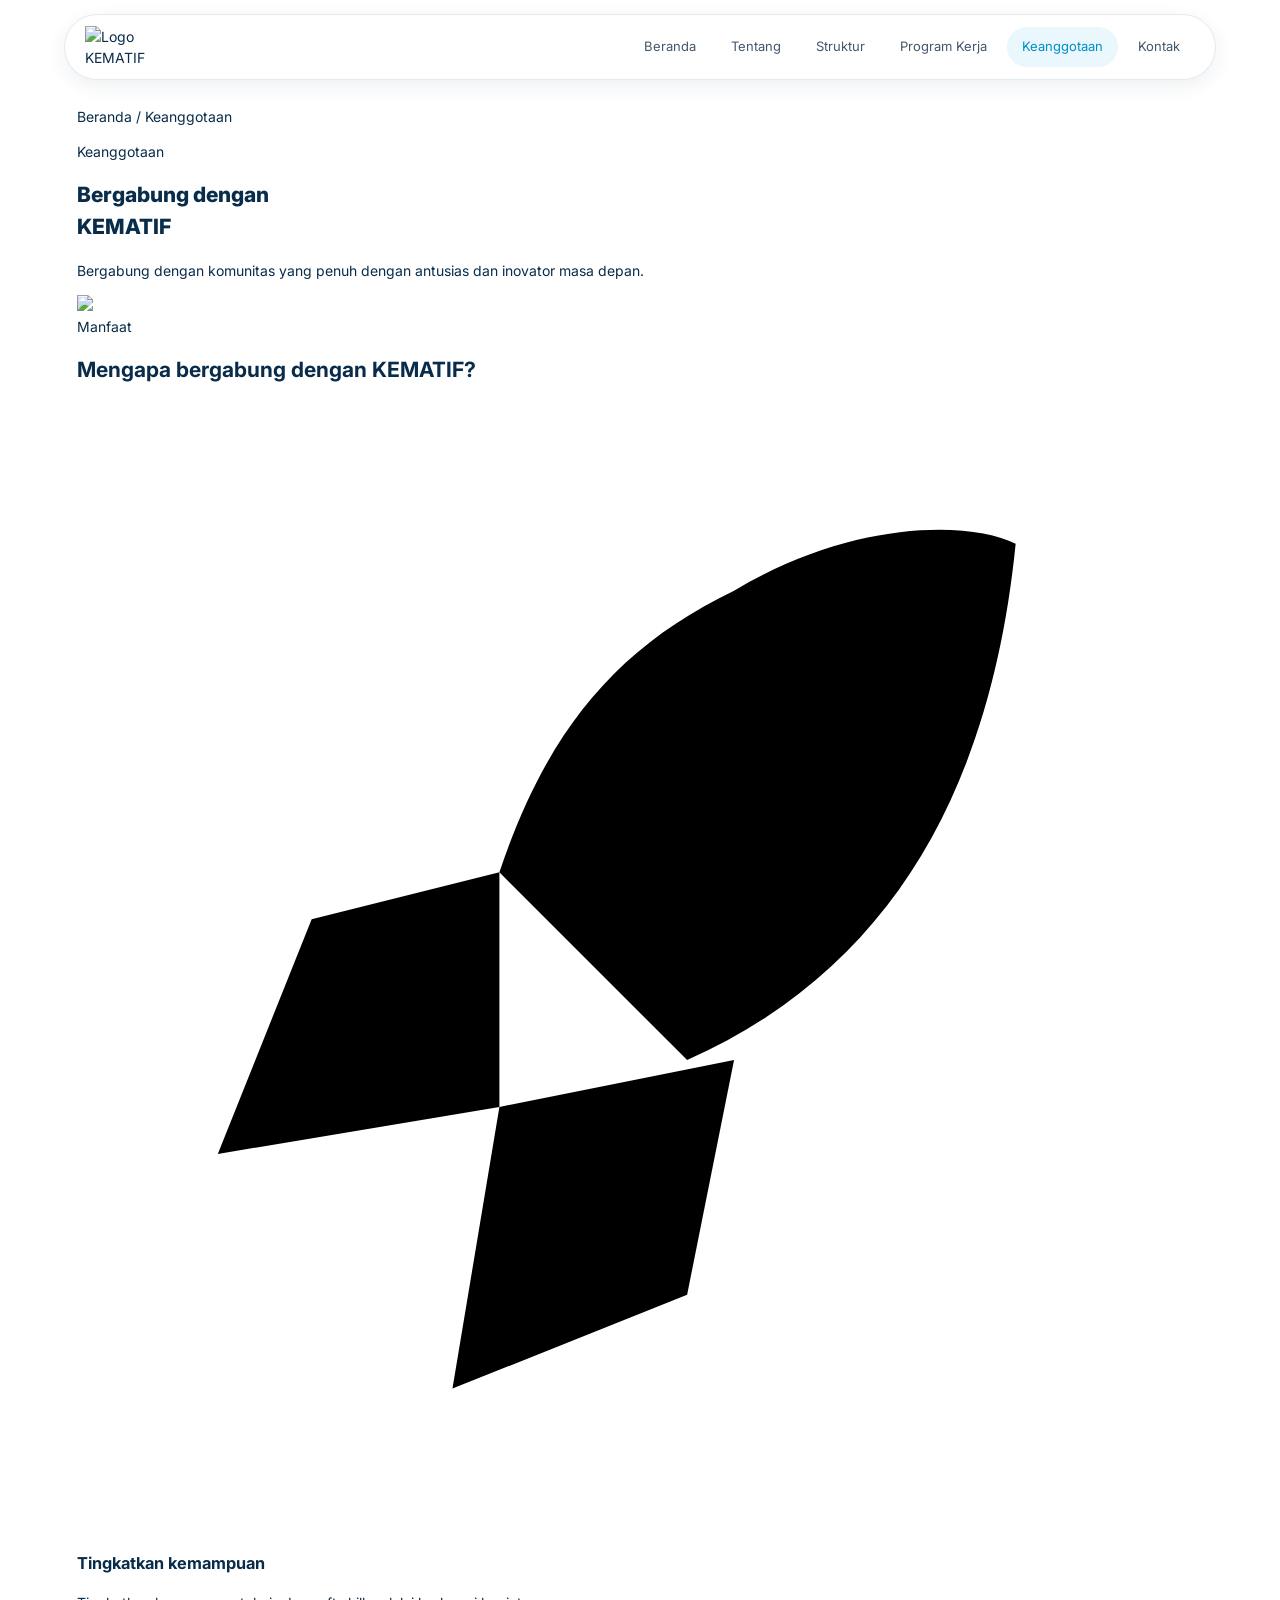
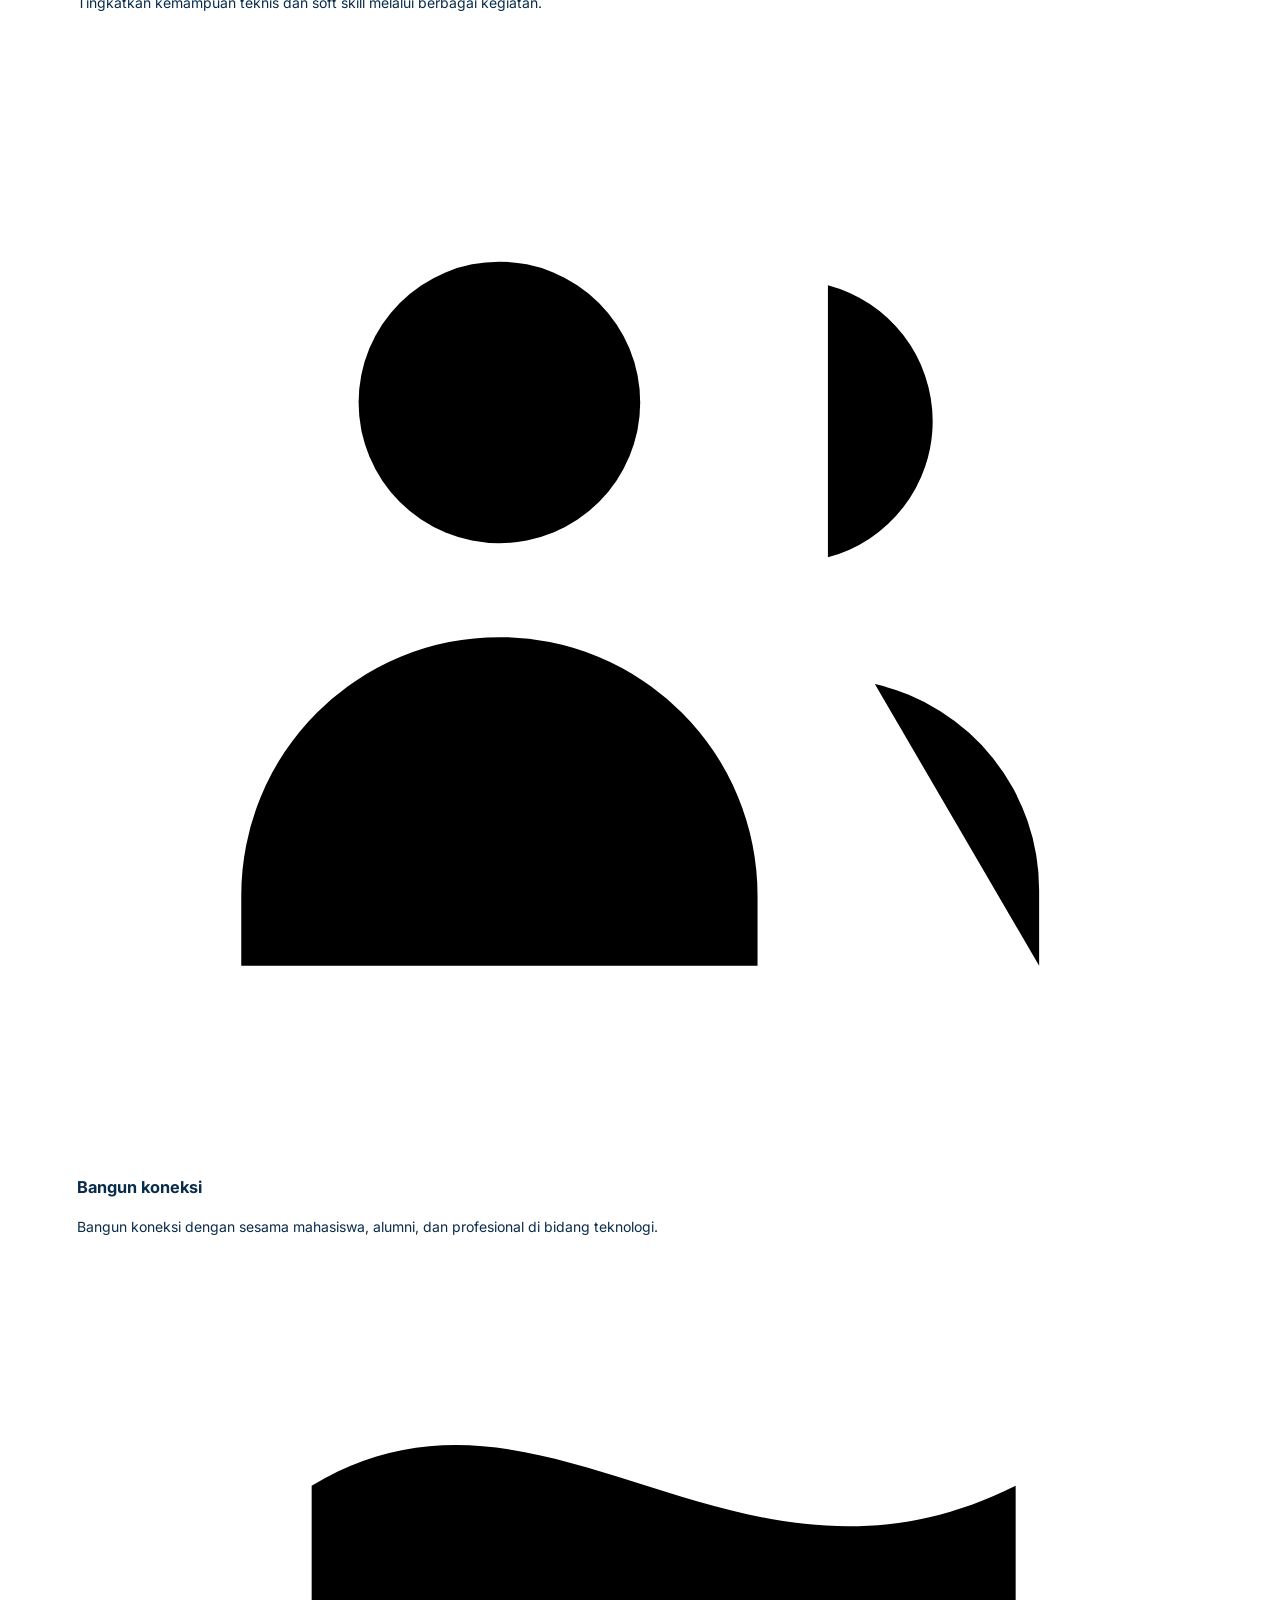
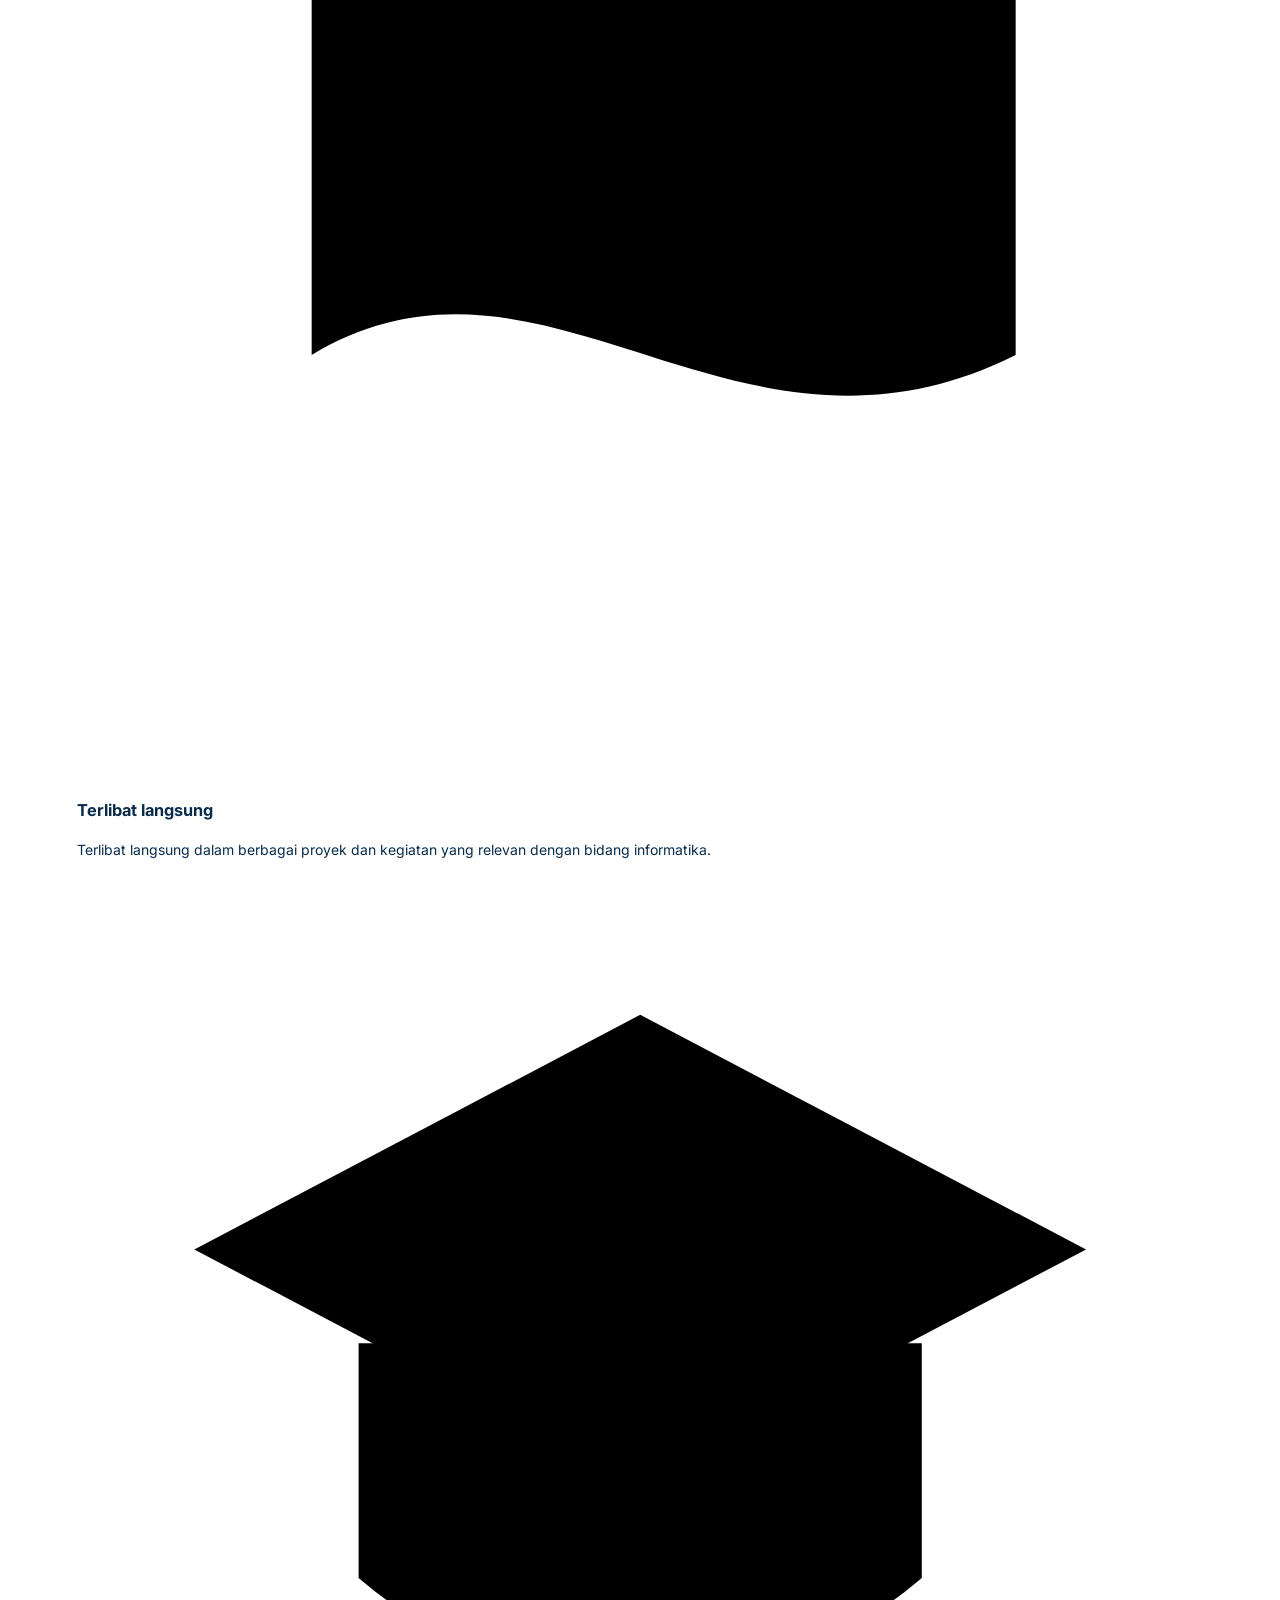
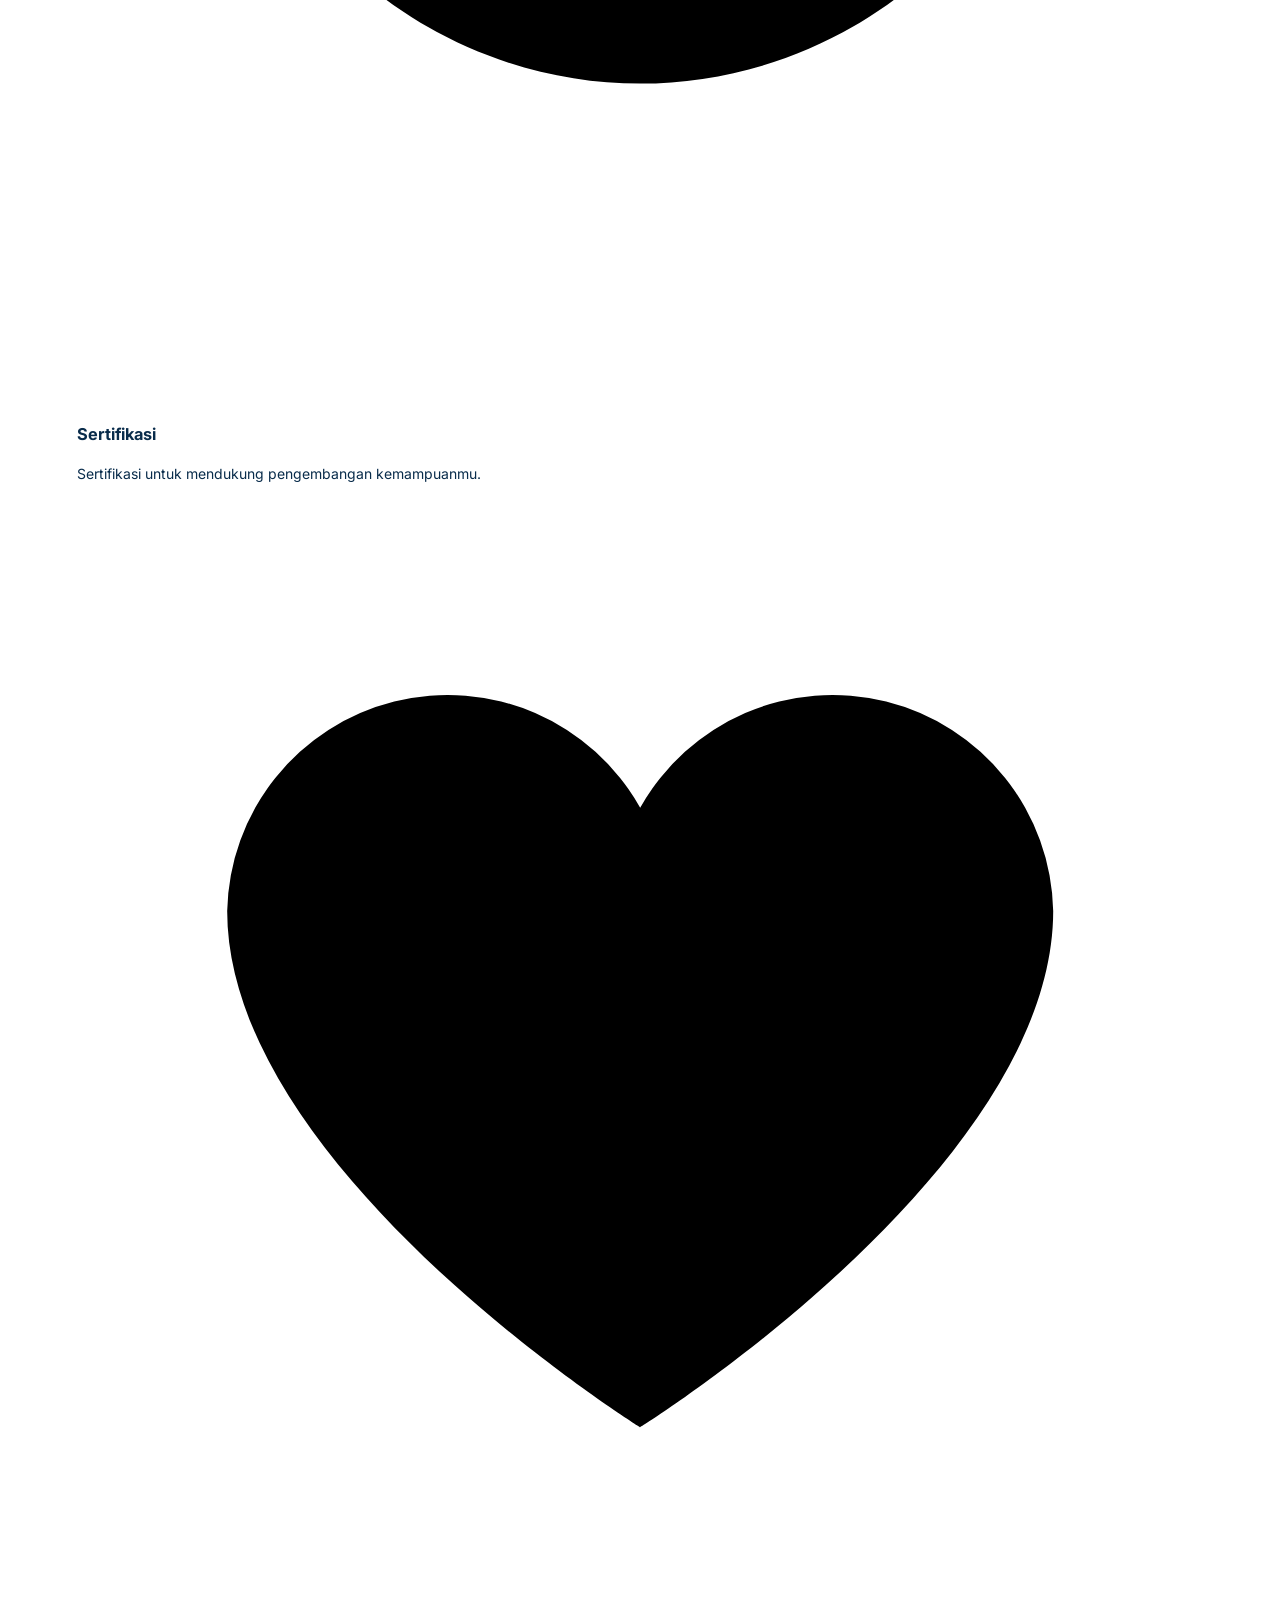
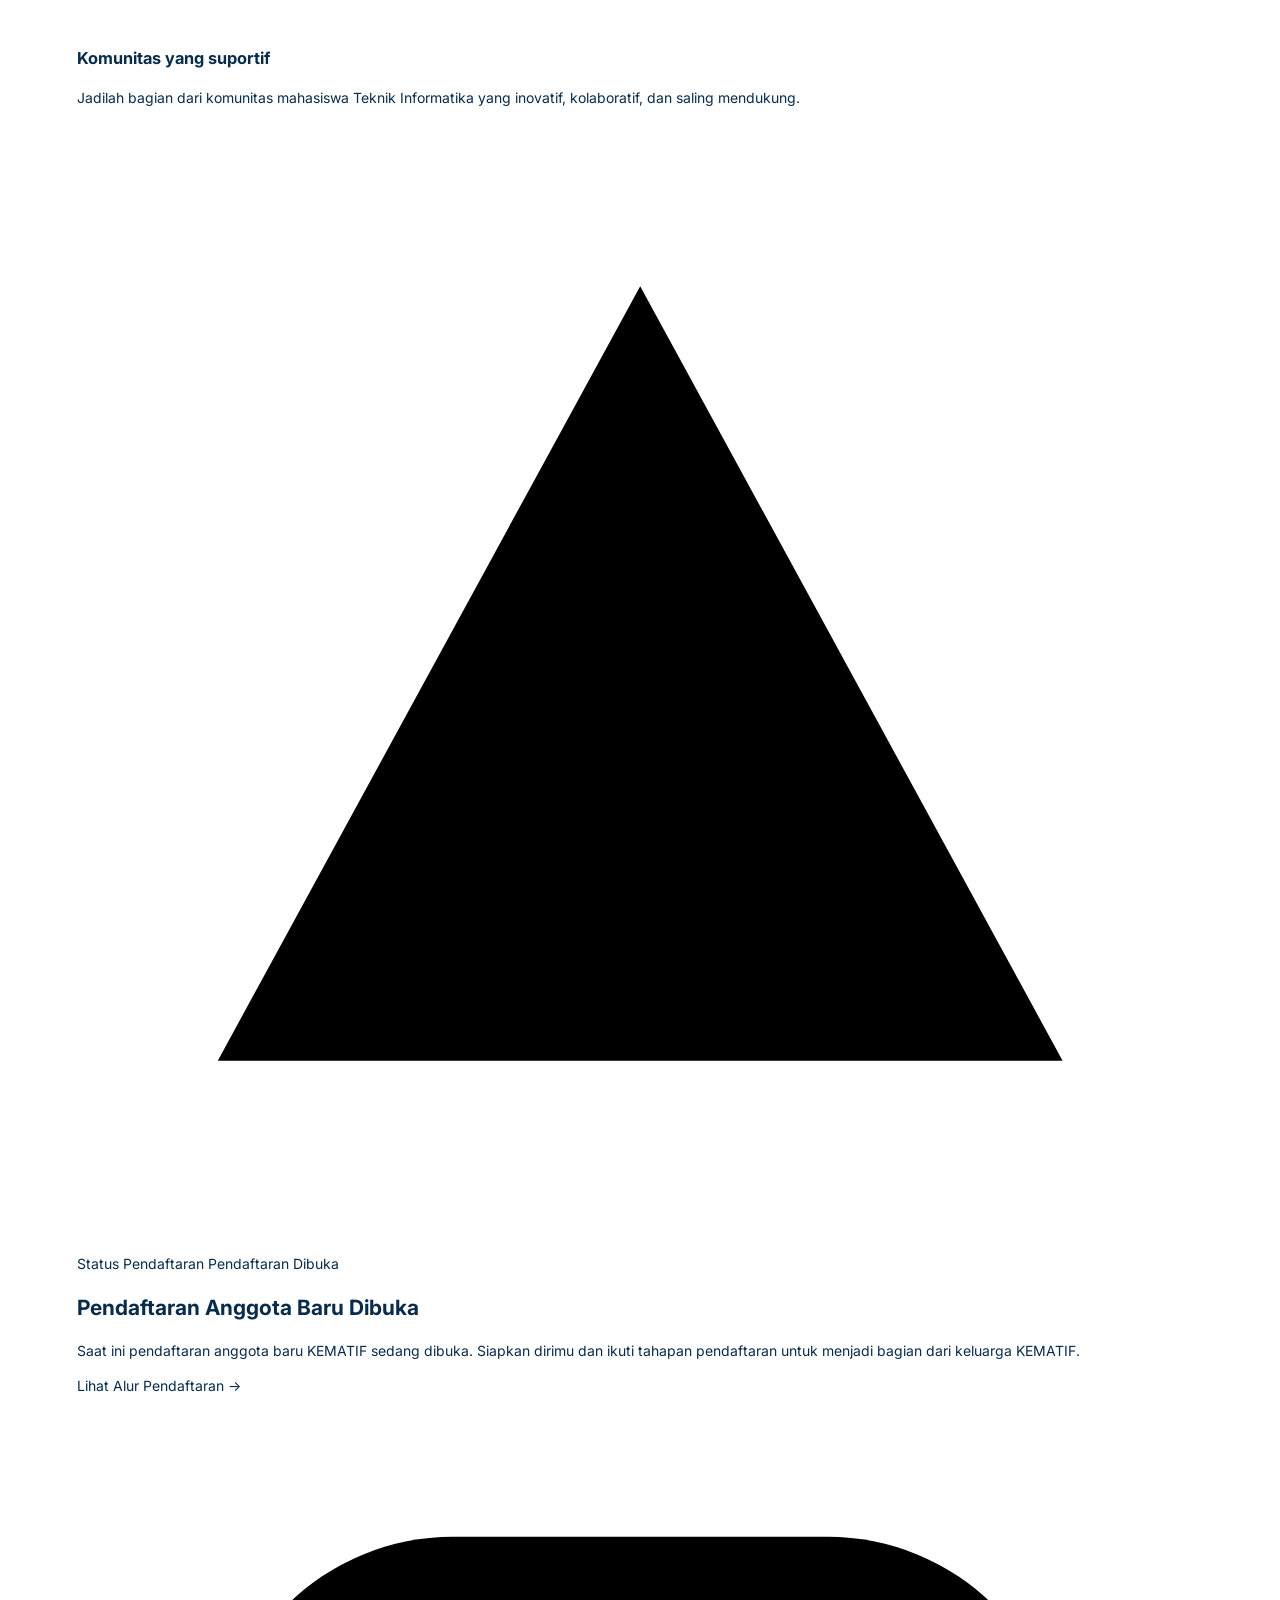
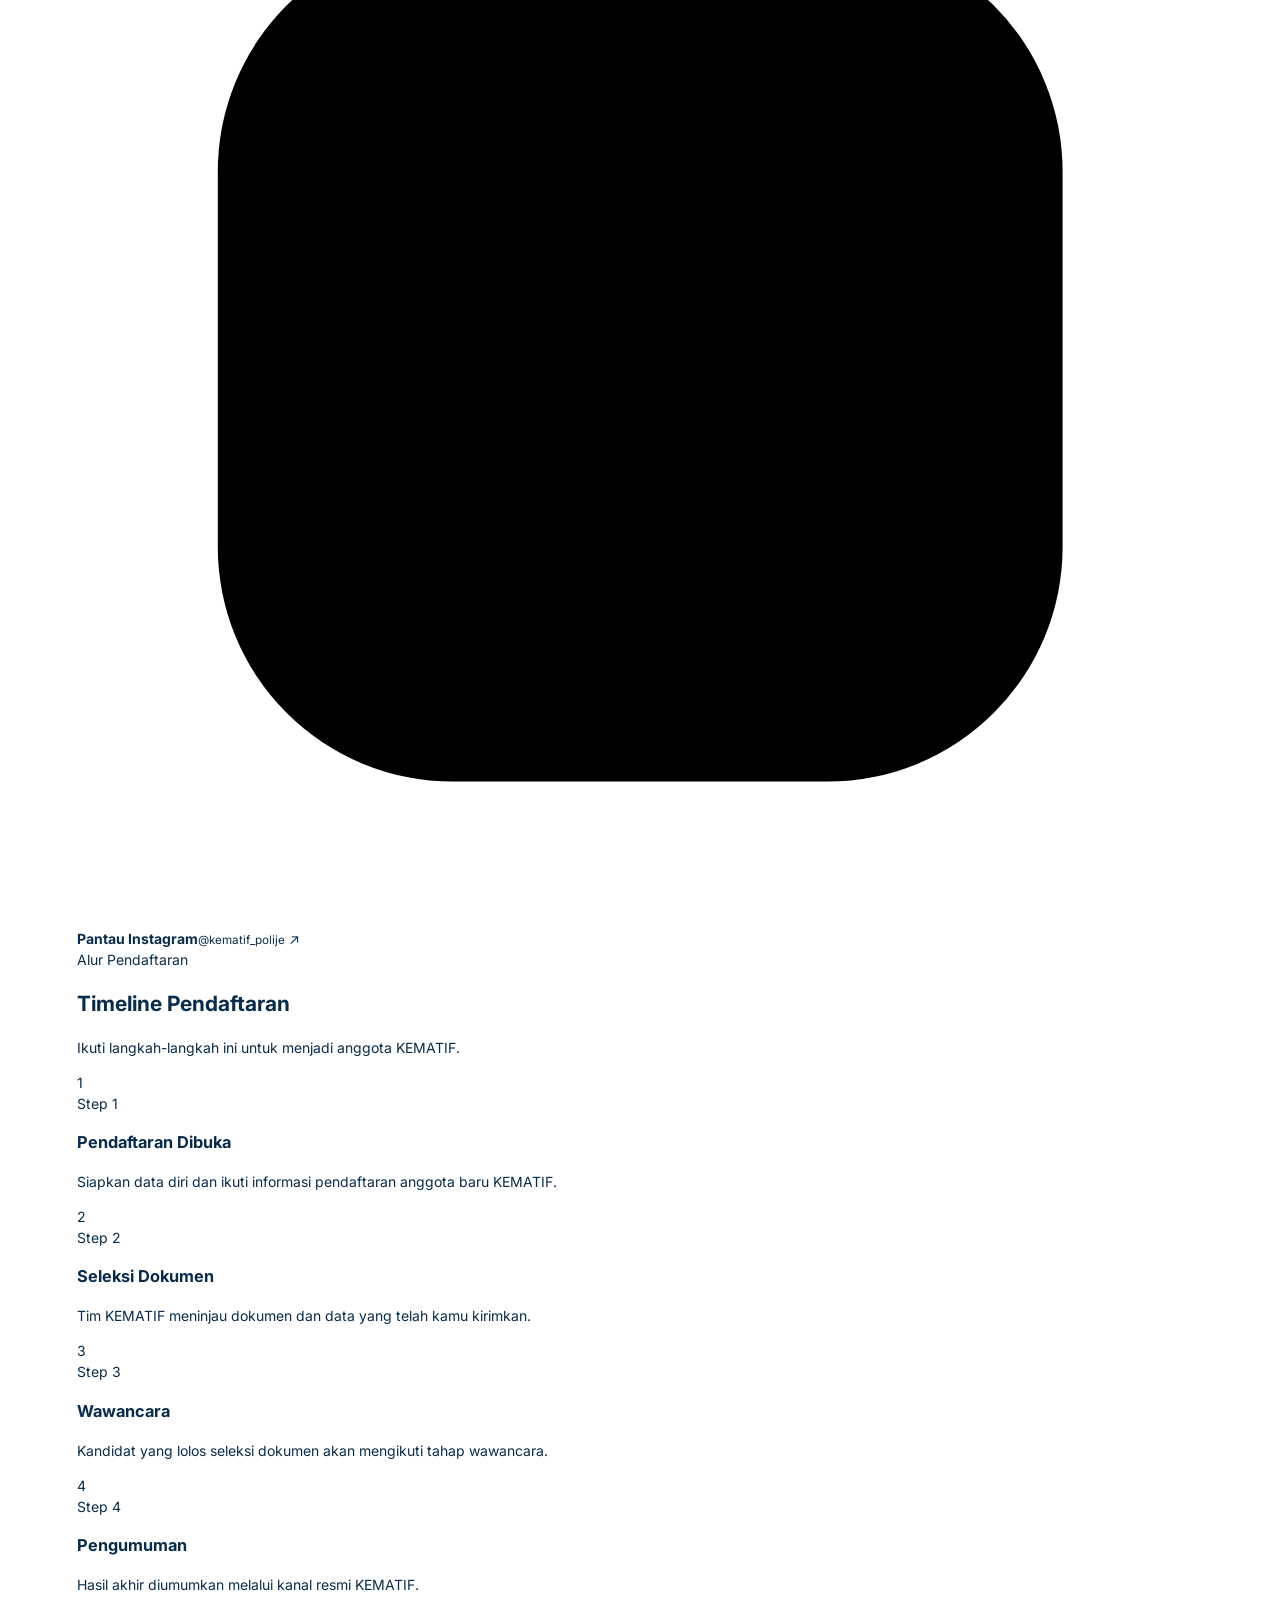
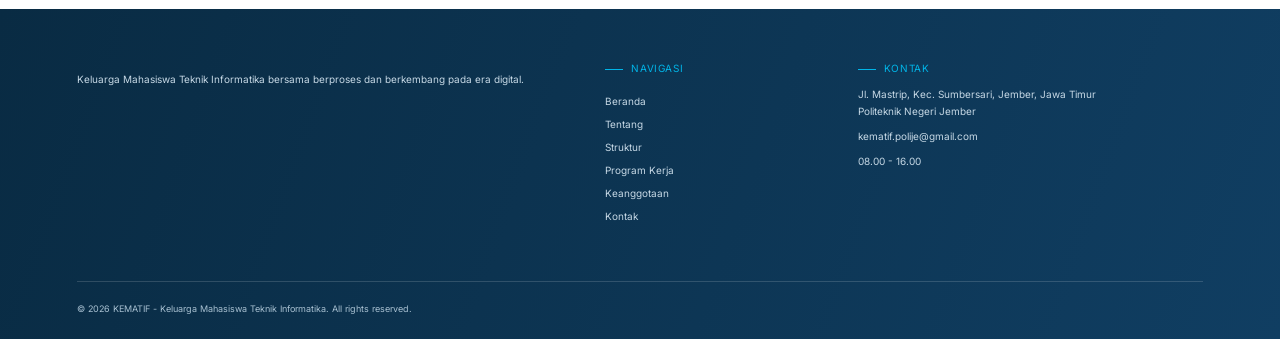
==== pages/keanggotaan.html @ 161305e8 "feat: menambah halaman keanggotaan html" ====
<!doctype html>
<html lang="id">
	<head>
		<meta charset="UTF-8" />
		<meta name="viewport" content="width=device-width, initial-scale=1.0" />
		<meta name="view-transition" content="same-origin" />
		<meta
			name="de id="header-placeholder"scription"
			content="Bergabung dengan KEMATIF, kenali manfaat menjadi anggota, informasi pendaftaran, dan tahapan seleksi anggota baru."
		/>
		<title>Keanggotaan | KEMATIF</title>

		<!-- Font Inter agar konsisten dengan halaman KEMATIF lainnya -->
		<link rel="preconnect" href="https://fonts.googleapis.com" />
		<link rel="preconnect" href="https://fonts.gstatic.com" crossorigin />
		<link
			href="https://fonts.googleapis.com/css2?family=Inter:wght@400;500;600;700;800&display=swap"
			rel="stylesheet"
		/>

		<!-- Menggunakan CSS utama yang sama dengan halaman lain -->
		<link rel="stylesheet" href="../style.css" />
		<link rel="stylesheet" href="../css/keanggotaan.css" />
	</head>
	<body class="membership-page">
		<!-- NAVBAR: menggunakan komponen navbar yang sama dengan Beranda -->
		<div id="header-placeholder"></div>

		<main>
			<!-- HERO: judul halaman dan tempat foto bersama anggota KEMATIF -->
			<section class="membership-hero">
				<div class="membership-hero-inner container">
					<div class="membership-hero-copy">
						<p class="membership-breadcrumb">
							<a href="../../index.html">Beranda</a> / Keanggotaan
						</p>
						<span class="membership-eyebrow">Keanggotaan</span>
						<h1>Bergabung dengan<br />KEMATIF</h1>
						<p class="membership-hero-description">
							Bergabung dengan komunitas yang penuh dengan antusias dan inovator
							masa depan.
						</p>
					</div>

					<!-- Ganti placeholder ini dengan foto bersama anggota KEMATIF -->
					<div
						class="membership-hero-visual"
						aria-label="Foto bersama anggota KEMATIF"
					>
						<div class="membership-hero-backdrop"></div>
						<div class="membership-photo-placeholder">
							<img src="../assets/img/foto-lainnya/struktur.png" />
						</div>
					</div>
				</div>
			</section>

			<!-- MANFAAT DAN STATUS PENDAFTARAN -->
			<section
				class="membership-main container"
				aria-label="Manfaat dan informasi pendaftaran anggota"
			>
				<div class="membership-benefits-column">
					<div class="membership-section-heading">
						<span class="membership-section-label">Manfaat</span>
						<h2>Mengapa bergabung dengan KEMATIF?</h2>
					</div>

					<!-- Kartu manfaat menjadi anggota KEMATIF -->
					<div class="membership-benefits-grid">
						<article class="membership-benefit-card">
							<span class="membership-benefit-icon" aria-hidden="true">
								<svg viewBox="0 0 24 24">
									<path
										d="M14 4c2.5-1.5 5-1.5 6-1-.5 5-2.5 9-7 11l-4-4c1-3 2.5-4.8 5-6Z"
									></path>
									<path
										d="m9 10-4 1-2 5 6-1M14 14l-1 5-5 2 1-6M5 19l-2 2"
									></path>
								</svg>
							</span>
							<h3>Tingkatkan kemampuan</h3>
							<p>
								Tingkatkan kemampuan teknis dan soft skill melalui berbagai
								kegiatan.
							</p>
						</article>

						<article class="membership-benefit-card">
							<span class="membership-benefit-icon" aria-hidden="true">
								<svg viewBox="0 0 24 24">
									<circle cx="9" cy="8" r="3"></circle>
									<path
										d="M3.5 20v-1.5a5.5 5.5 0 0 1 11 0V20M16 5.5a3 3 0 0 1 0 5.8M17 14a4.5 4.5 0 0 1 3.5 4.4V20"
									></path>
								</svg>
							</span>
							<h3>Bangun koneksi</h3>
							<p>
								Bangun koneksi dengan sesama mahasiswa, alumni, dan profesional
								di bidang teknologi.
							</p>
						</article>

						<article class="membership-benefit-card">
							<span class="membership-benefit-icon" aria-hidden="true">
								<svg viewBox="0 0 24 24">
									<path d="M4 20V4"></path>
									<path d="M5 5c5-3 9 3 15 0v10c-6 3-10-3-15 0"></path>
								</svg>
							</span>
							<h3>Terlibat langsung</h3>
							<p>
								Terlibat langsung dalam berbagai proyek dan kegiatan yang
								relevan dengan bidang informatika.
							</p>
						</article>

						<article class="membership-benefit-card">
							<span class="membership-benefit-icon" aria-hidden="true">
								<svg viewBox="0 0 24 24">
									<path d="m2.5 8 9.5-5 9.5 5-9.5 5-9.5-5Z"></path>
									<path d="M6 10v5c3.5 3 8.5 3 12 0v-5M21.5 8v7"></path>
								</svg>
							</span>
							<h3>Sertifikasi</h3>
							<p>Sertifikasi untuk mendukung pengembangan kemampuanmu.</p>
						</article>

						<article
							class="membership-benefit-card membership-benefit-card-last"
						>
							<span class="membership-benefit-icon" aria-hidden="true">
								<svg viewBox="0 0 24 24">
									<path
										d="M20.8 8.8c0 5.5-8.8 11-8.8 11s-8.8-5.5-8.8-11a4.7 4.7 0 0 1 8.8-2.2 4.7 4.7 0 0 1 8.8 2.2Z"
									></path>
								</svg>
							</span>
							<h3>Komunitas yang suportif</h3>
							<p>
								Jadilah bagian dari komunitas mahasiswa Teknik Informatika yang
								inovatif, kolaboratif, dan saling mendukung.
							</p>
						</article>
					</div>
				</div>

				<!-- STATUS PENDAFTARAN: dibuat terbuka sesuai permintaan -->
				<aside
					class="membership-status-card"
					aria-label="Status pendaftaran anggota baru"
				>
					<span class="membership-status-icon" aria-hidden="true">
						<svg viewBox="0 0 24 24">
							<path d="M12 3.5 21 20H3L12 3.5Z"></path>
							<path d="M12 9v5M12 17.2v.1"></path>
						</svg>
					</span>
					<span class="membership-status-label">Status Pendaftaran</span>
					<span class="membership-open-indicator"
						><span></span> Pendaftaran Dibuka</span
					>
					<h2>Pendaftaran Anggota Baru Dibuka</h2>
					<p>
						Saat ini pendaftaran anggota baru KEMATIF sedang dibuka. Siapkan
						dirimu dan ikuti tahapan pendaftaran untuk menjadi bagian dari
						keluarga KEMATIF.
					</p>

					<!-- Tombol diarahkan ke timeline karena tautan formulir resmi belum diberikan -->
					<a class="membership-register-button" href="#alur-pendaftaran">
						Lihat Alur Pendaftaran <span aria-hidden="true">→</span>
					</a>

					<!-- Kontak Instagram KEMATIF -->
					<a
						class="membership-instagram"
						href="https://www.instagram.com/kematif_polije/"
						target="_blank"
						rel="noopener noreferrer"
					>
						<span class="membership-instagram-icon" aria-hidden="true">
							<svg viewBox="0 0 24 24">
								<rect x="3" y="3" width="18" height="18" rx="5"></rect>
								<circle cx="12" cy="12" r="4"></circle>
								<path d="M17.6 6.5h.01"></path>
							</svg>
						</span>
						<span
							><strong>Pantau Instagram</strong
							><small>@kematif_polije</small></span
						>
						<span class="membership-external-arrow" aria-hidden="true">↗</span>
					</a>
				</aside>
			</section>

			<!-- TIMELINE: tahapan pendaftaran anggota baru -->
			<section
				class="membership-timeline-section container"
				id="alur-pendaftaran"
			>
				<div class="membership-section-heading membership-timeline-heading">
					<span class="membership-section-label">Alur Pendaftaran</span>
					<h2>Timeline Pendaftaran</h2>
					<p>Ikuti langkah-langkah ini untuk menjadi anggota KEMATIF.</p>
				</div>

				<div class="membership-timeline">
					<article class="membership-timeline-item">
						<span class="membership-timeline-number">1</span>
						<div class="membership-timeline-card">
							<span>Step 1</span>
							<h3>Pendaftaran Dibuka</h3>
							<p>
								Siapkan data diri dan ikuti informasi pendaftaran anggota baru
								KEMATIF.
							</p>
						</div>
					</article>

					<article class="membership-timeline-item">
						<span class="membership-timeline-number">2</span>
						<div class="membership-timeline-card">
							<span>Step 2</span>
							<h3>Seleksi Dokumen</h3>
							<p>
								Tim KEMATIF meninjau dokumen dan data yang telah kamu kirimkan.
							</p>
						</div>
					</article>

					<article class="membership-timeline-item">
						<span class="membership-timeline-number">3</span>
						<div class="membership-timeline-card">
							<span>Step 3</span>
							<h3>Wawancara</h3>
							<p>
								Kandidat yang lolos seleksi dokumen akan mengikuti tahap
								wawancara.
							</p>
						</div>
					</article>

					<article class="membership-timeline-item">
						<span class="membership-timeline-number">4</span>
						<div class="membership-timeline-card">
							<span>Step 4</span>
							<h3>Pengumuman</h3>
							<p>Hasil akhir diumumkan melalui kanal resmi KEMATIF.</p>
						</div>
					</article>
				</div>
			</section>
		</main>

		<!-- FOOTER: menggunakan struktur footer yang sama dengan halaman lainnya -->
		<div id="footer-placeholder"></div>

		<script src="../scripts/layout.js"></script>
		<script src="../scripts/navbarMobile.js"></script>
	</body>
</html>
---- style.css ----
/* =========================================================
   KEMATIF WEBSITE - STYLE UTAMA
   Halaman: Beranda, Tentang, Struktur, Program Kerja, dan Keanggotaan
   Font utama: Inter
   Catatan: CSS ditulis tanpa selector universal (*) dan :root.
   ========================================================= */

/* =========================================================
   1. PENGATURAN DASAR
   ========================================================= */

html {
	scroll-behavior: smooth;
	scroll-padding-top: 100px;
}

body {
	margin: 0;
	color: #092c4b;
	background: #ffffff;
	font-family: "Inter", Arial, sans-serif;
	font-size: 14px;
	line-height: 1.5;
}

main,
section,
article,
header,
footer,
nav,
aside,
div,
a,
button,
img,
svg,
span,
p,
h1,
h2,
h3,
h4,
blockquote,
ul,
ol,
li {
	box-sizing: border-box;
}

a {
	color: inherit;
	text-decoration: none;
}

button {
	font-family: inherit;
}

img {
	max-width: 100%;
}

.container {
	width: min(88%, 1180px);
	margin-right: auto;
	margin-left: auto;
}

/* =========================================================
   2. NAVBAR BERSAMA
   Navbar ini digunakan oleh Beranda, Tentang, dan Struktur.
   ========================================================= */

#header-placeholder {
	position: sticky;
	top: 0;
	min-height: 92px; /* Sesuaikan dengan tinggi navbar Anda */
	z-index: 1000;
}

/* Tampilan utama navbar */
.navbar-wrap {
	position: relative;
	padding: 14px 0 12px;
	background: rgba(255, 255, 255, 0.94);
}
.navbar.container {
	width: min(90%, 1480px);
	max-width: 1480px;
}

.navbar {
	min-height: 66px;
	display: flex;
	align-items: center;
	justify-content: space-between;
	gap: 22px;
	padding: 8px 20px;
	border: 1px solid #e0eaf2;
	border-radius: 999px;
	background: #ffffff;
	box-shadow: 0 6px 20px rgba(9, 44, 75, 0.07);
}

.brand {
	width: 100px;
	flex: 0 0 auto;
	display: flex;
	align-items: center;
}

.brand img {
	display: block;
	width: 100%;
	height: auto;
}

.nav-links {
	display: flex;
	align-items: center;
	justify-content: flex-end;
	gap: 5px;
}

.nav-links a {
	display: inline-flex;
	align-items: center;
	justify-content: center;
	min-height: 40px;
	padding: 9px 15px;
	border-radius: 999px;
	color: #43586d;
	font-size: 13px;
	white-space: nowrap;
	transition:
		color 0.2s ease,
		background 0.2s ease;
}

.nav-links a:hover,
.nav-links a.active {
	color: #008fc7;
	background: #eaf7fc;
}

/* =====================================================
   NAVBAR RESPONSIVE - HAMBURGER MENU
   ===================================================== */

/* Tombol hamburger disembunyikan pada desktop */
/* Tombol hamburger */
.nav-toggle {
	display: none;
	width: 42px;
	height: 42px;
	padding: 9px;

	flex-direction: column;
	justify-content: center;
	align-items: center;
	gap: 5px;

	border: 1px solid #dce7ef;
	border-radius: 12px;
	background: #ffffff;
	cursor: pointer;
}

/* Tiga garis hamburger */
.nav-toggle span {
	display: block;
	width: 20px;
	height: 2px;
	margin: 0;

	background-color: #092c4b;
	border-radius: 5px;
	opacity: 1;

	transition: 0.25s ease;
}

/* Tampilan HP dan tablet */
@media (max-width: 768px) {
	/* Navbar tetap satu baris */
	.navbar {
		position: relative;
		display: flex;
		align-items: center;
		justify-content: space-between;
		flex-wrap: nowrap;
		gap: 12px;
	}

	/* Logo tidak mengecil */
	.navbar .brand {
		flex-shrink: 0;
	}

	/* Tombol hamburger ditampilkan */
	.nav-toggle {
		display: flex;
		flex-direction: column;
		justify-content: center;
		flex-shrink: 0;
	}

	/* Menu navigasi disembunyikan */
	.navbar .nav-links {
		display: none;
		position: absolute;
		top: calc(100% + 10px);
		right: 0;

		width: min(260px, calc(100vw - 48px));
		padding: 10px;

		flex-direction: column;
		align-items: stretch;
		gap: 5px;

		background: #ffffff;
		border: 1px solid #dce7ef;
		border-radius: 18px;
		box-shadow: 0 12px 30px rgba(9, 44, 75, 0.12);

		z-index: 1100;
	}

	/* Menu muncul ketika hamburger diklik */
	.navbar .nav-links.is-open {
		display: flex;
	}

	/* Setiap link memenuhi lebar menu */
	.navbar .nav-links a {
		width: 100%;
		padding: 12px 14px;
		border-radius: 10px;
		text-align: left;
		white-space: normal;
	}

	/* Animasi hamburger menjadi silang */
	.nav-toggle.is-open span:nth-child(1) {
		transform: translateY(6px) rotate(45deg);
	}

	.nav-toggle.is-open span:nth-child(2) {
		opacity: 0;
	}

	.nav-toggle.is-open span:nth-child(3) {
		transform: translateY(-6px) rotate(-45deg);
	}
}

/* =========================================================
   3. TOMBOL UMUM
   ========================================================= */

.button {
	display: inline-flex;
	align-items: center;
	justify-content: center;
	gap: 12px;
	padding: 12px 18px;
	border: 1px solid transparent;
	border-radius: 10px;
	font-size: 12px;
	font-weight: 600;
	line-height: 1.2;
	transition:
		transform 0.2s ease,
		box-shadow 0.2s ease,
		background 0.2s ease;
}

.button span {
	font-size: 15px;
	line-height: 1;
}

.button-primary {
	color: #ffffff;
	background: linear-gradient(110deg, #10afe0, #0088bd);
	box-shadow: 0 5px 13px rgba(0, 143, 195, 0.2);
}

.button-primary:hover {
	transform: translateY(-2px);
	box-shadow: 0 8px 18px rgba(0, 143, 195, 0.26);
}

.button-outline {
	color: #008fc7;
	border-color: #00a3dc;
	background: #ffffff;
}

.button-outline:hover {
	background: #eaf8fd;
}

.button-white {
	color: #0b3150;
	background: #ffffff;
}

.button-white:hover {
	transform: translateY(-1px);
	background: #eaf7fc;
}

.button-small {
	padding: 10px 15px;
	font-size: 11px;
}

/* =========================================================
   4. HALAMAN BERANDA - HERO
   ========================================================= */

.hero {
	margin-top: -1px;
	background: linear-gradient(115deg, #ffffff 0%, #e9f7fc 75%);
}

.hero-inner {
	min-height: 420px;
	display: grid;
	grid-template-columns: 1fr 1fr;
	align-items: center;
	gap: 42px;
	padding-top: 48px;
	padding-bottom: 45px;
}

.hero-copy {
	max-width: 560px;
}

.eyebrow-pill {
	display: inline-block;
	margin-bottom: 20px;
	padding: 7px 12px;
	border: 1px solid #d8e7f1;
	border-radius: 30px;
	color: #009bd2;
	background: #ffffff;
	font-size: 11px;
}

.hero h1 {
	margin: 0 0 18px;
	color: #05090d;
	font-size: clamp(34px, 4vw, 54px);
	font-weight: 800;
	line-height: 1.08;
	letter-spacing: -1.7px;
}

.hero h1 span {
	color: #009fd6;
}

.hero-copy p {
	max-width: 510px;
	margin: 0 0 22px;
	color: #506477;
	font-size: 14px;
	line-height: 1.8;
}

.hero-buttons {
	display: flex;
	flex-wrap: wrap;
	gap: 10px;
}

/* Placeholder galeri foto beranda */
.hero-gallery {
	position: relative;
	height: 330px;
	display: grid;
	grid-template-columns: 1.5fr 0.95fr;
	gap: 16px;
}

.photo-placeholder {
	display: flex;
	flex-direction: column;
	align-items: center;
	justify-content: center;
	overflow: hidden;
	border-radius: 22px;
	color: #009bd4;
	background: linear-gradient(145deg, #e8f6fc, #cceaf6);
	text-align: center;
}

.photo-placeholder small {
	margin-top: 7px;
	font-size: 10px;
}

.placeholder-icon {
	font-size: 28px;
	font-weight: 300;
	line-height: 1;
}

.photo-placeholder img {
	display: block;
	width: 100%;
	height: 100%;
	object-fit: cover;
}

.photo-main {
	height: 100%;
}

.gallery-right {
	display: flex;
	flex-direction: column;
	gap: 16px;
}

.photo-small,
.gallery-gradient {
	flex: 1;
	border-radius: 22px;
}

.gallery-gradient {
	display: flex;
	align-items: flex-end;
	padding: 20px;
	color: #ffffff;
	background: linear-gradient(145deg, #11b0e2, #0089b9);
	font-size: 19px;
	line-height: 1.1;
}

.alumni-tag {
	position: absolute;
	bottom: 20px;
	left: -22px;
	display: flex;
	align-items: center;
	gap: 10px;
	padding: 10px 14px;
	border-radius: 14px;
	background: #ffffff;
	box-shadow: 0 10px 20px rgba(8, 46, 75, 0.1);
}

.tag-icon {
	width: 32px;
	height: 32px;
	display: grid;
	place-items: center;
	border-radius: 9px;
	color: #ffffff;
	background: #00a5d6;
	font-size: 17px;
}

.alumni-tag strong {
	display: block;
	font-size: 12px;
}

.alumni-tag small {
	display: block;
	margin-top: 3px;
	color: #66798b;
	font-size: 9px;
}

/* =========================================================
   5. HALAMAN BERANDA - STATISTIK DAN NILAI ORGANISASI
   ========================================================= */

.stats {
	position: relative;
	z-index: 1;
	display: grid;
	grid-template-columns: repeat(4, 1fr);
	margin-top: -1px;
	padding: 20px 28px;
	border: 1px solid #e4edf4;
	border-radius: 20px;
	background: #ffffff;
	box-shadow: 0 8px 18px rgba(8, 42, 70, 0.07);
}

.stat {
	padding: 0 20px;
	border-right: 1px solid #e6edf4;
}

.stat:first-child {
	padding-left: 10px;
}

.stat:last-child {
	border-right: 0;
}

.stat strong {
	display: block;
	margin-bottom: 4px;
	font-size: 19px;
}

.stat small {
	display: block;
	color: #64778a;
	font-size: 11px;
}

.section {
	padding-top: 78px;
	padding-bottom: 78px;
}

.section-heading {
	margin-bottom: 26px;
}

.section-label {
	display: block;
	margin-bottom: 10px;
	color: #00a1d8;
	font-size: 10px;
	letter-spacing: 0.6px;
}

.section-label::before {
	content: "";
	display: inline-block;
	width: 18px;
	height: 1px;
	margin-right: 8px;
	vertical-align: middle;
	background: #00a1d8;
}

.section-heading h2 {
	margin: 0;
	font-size: 28px;
	letter-spacing: -0.7px;
}

.values-grid {
	display: grid;
	grid-template-columns: 1.2fr 1fr;
	gap: 20px;
}

.value-feature {
	min-height: 280px;
	display: flex;
	flex-direction: column;
	justify-content: flex-end;
	padding: 30px;
	border-radius: 22px;
	color: #ffffff;
	background: linear-gradient(135deg, #12b2df, #0086b7);
}

.icon-box {
	width: 42px;
	height: 42px;
	display: grid;
	place-items: center;
	border-radius: 12px;
	color: #ffffff;
	background: linear-gradient(145deg, #12b2df, #0085b8);
	box-shadow: 0 5px 10px rgba(0, 131, 181, 0.2);
	font-size: 18px;
}

.value-feature .icon-box {
	background: rgba(255, 255, 255, 0.2);
	box-shadow: none;
}

.value-feature h3,
.value-item h3 {
	margin: 15px 0 7px;
	font-size: 19px;
}

.value-feature p,
.value-item p {
	margin: 0;
	font-size: 12px;
	line-height: 1.65;
}

.value-list {
	display: flex;
	flex-direction: column;
	gap: 13px;
}

.value-item {
	display: flex;
	align-items: center;
	gap: 15px;
	padding: 16px;
	border: 1px solid #dfeaf2;
	border-radius: 16px;
	background: #ffffff;
}

.value-item h3 {
	margin: 0 0 5px;
	font-size: 14px;
}

.value-item p {
	color: #607386;
	font-size: 11px;
}

/* =========================================================
   6. HALAMAN BERANDA - TENTANG, STRUKTUR SINGKAT, PROGRAM
   ========================================================= */

.about {
	padding: 72px 0;
	color: #ffffff;
	background: linear-gradient(110deg, #092940, #103e63);
}

.about-inner {
	display: grid;
	grid-template-columns: 1fr 1.2fr;
	align-items: center;
	gap: 60px;
}

.about-visual {
	position: relative;
	height: 285px;
}

.about-photo {
	position: absolute;
	z-index: 1;
	width: 78%;
	height: 90%;
	border-radius: 22px;
}

.outline-frame {
	position: absolute;
	top: 8%;
	left: 15%;
	width: 78%;
	height: 90%;
	border: 1px solid #00a6d7;
	border-radius: 22px;
}

.about-copy h2 {
	margin: 10px 0 17px;
	font-size: 29px;
	line-height: 1.2;
	letter-spacing: -0.6px;
}

.about-copy p {
	margin: 0 0 20px;
	color: #d0dfeb;
	font-size: 13px;
	line-height: 1.8;
}

.section-label-light {
	color: #00b5e8;
}

.section-label-light::before {
	background: #00b5e8;
}

.structure {
	padding-top: 78px;
	padding-bottom: 78px;
}

.section-heading-row {
	display: flex;
	align-items: center;
	justify-content: space-between;
	gap: 20px;
}

.leader-card {
	display: grid;
	grid-template-columns: 230px 1fr;
	align-items: center;
	gap: 28px;
	padding: 22px;
	border: 1px solid #e0edf5;
	border-radius: 22px;
	background: linear-gradient(110deg, #f3faff, #e8f5fc);
}

.leader-photo {
	height: 235px;
	border-radius: 18px;
}

.leader-info h3 {
	margin: 12px 0 17px;
	font-size: 25px;
}

.leader-badge {
	display: inline-block;
	padding: 5px 10px;
	border-radius: 20px;
	color: #008fca;
	background: #e0f5fc;
	font-size: 10px;
}

.leader-roles {
	display: grid;
	grid-template-columns: repeat(3, 1fr);
	gap: 10px;
}

.leader-roles div {
	padding: 11px;
	border: 1px solid #e2edf4;
	border-radius: 12px;
	background: #ffffff;
}

.leader-roles small {
	display: block;
	margin-bottom: 5px;
	color: #009dd5;
	font-size: 9px;
}

.leader-roles p {
	margin: 0;
	font-size: 10px;
	line-height: 1.5;
}

.program {
	padding: 70px 0;
	background: linear-gradient(120deg, #f4fbfe, #e7f5fc);
}

.centered {
	text-align: center;
}

.centered .section-label::before {
	display: inline-block;
}

.division-grid {
	display: grid;
	grid-template-columns: repeat(5, 1fr);
	gap: 14px;
}

.division-card {
	min-height: 140px;
	padding: 17px;
	border: 1px solid #dceaf3;
	border-radius: 17px;
	background: #ffffff;
}

.division-card h3 {
	margin: 11px 0 7px;
	font-size: 13px;
}

.division-card p {
	margin: 0;
	color: #718396;
	font-size: 10px;
	line-height: 1.5;
}

.program-button {
	display: flex;
	width: fit-content;
	margin: 24px auto 0;
}

/* =========================================================
   7. HALAMAN BERANDA - AJAKAN BERGABUNG DAN FOOTER
   ========================================================= */

.join {
	padding-top: 65px;
	padding-bottom: 65px;
}

.join-card {
	position: relative;
	display: flex;
	align-items: center;
	justify-content: space-between;
	gap: 25px;
	overflow: hidden;
	padding: 34px 42px;
	border-radius: 22px;
	color: #ffffff;
	background: linear-gradient(110deg, #11b2df, #008bbd);
	box-shadow: 0 12px 22px rgba(0, 121, 165, 0.15);
}

.join-card::before,
.join-card::after {
	content: "";
	position: absolute;
	border-radius: 50%;
	background: rgba(255, 255, 255, 0.12);
	pointer-events: none;
}

.join-card::before {
	top: -90px;
	right: 70px;
	width: 170px;
	height: 170px;
}

.join-card::after {
	right: 120px;
	bottom: -145px;
	width: 190px;
	height: 190px;
}

.join-card h2 {
	margin: 0 0 9px;
	font-size: 23px;
}

.join-card p {
	margin: 0;
	font-size: 12px;
}

.join-card .button {
	position: relative;
	z-index: 1;
	flex-shrink: 0;
	white-space: nowrap;
}

.footer {
	padding: 52px 0 24px;
	color: #ffffff;
	background: linear-gradient(110deg, #092b43, #103e62);
}

.footer-inner {
	display: grid;
	grid-template-columns: 1.4fr 0.6fr 1fr;
	gap: 45px;
}

.footer-title {
	display: flex;
	align-items: center;
	gap: 10px;
	font-size: 15px;
}

.footer-mark {
	width: 30px;
	height: 30px;
	display: grid;
	place-items: center;
	border-radius: 8px;
	background: #00a5d7;
	font-weight: 700;
}

.footer-brand p,
.footer-contact p {
	color: #c6d8e5;
	font-size: 10px;
	line-height: 1.7;
}

.footer-nav {
	display: flex;
	flex-direction: column;
	gap: 8px;
}

.footer-nav a {
	color: #c6d8e5;
	font-size: 10px;
	transition: color 0.2s ease;
}

.footer-nav a:hover {
	color: #ffffff;
}

.footer-contact p {
	margin: 8px 0;
}

.footer-bottom {
	grid-column: 1 / -1;
	margin-top: 12px;
	padding-top: 20px;
	border-top: 1px solid rgba(255, 255, 255, 0.15);
	color: #a9c1d2;
	font-size: 9px;
}

/* =========================================================
   KONSISTENSI HEADING HALAMAN
   Judul Program Kerja dibuat setebal judul halaman lainnya.
   Ukuran asli dipertahankan agar komposisi Figma tidak berubah.
   ========================================================= */

.work-hero-copy h1 {
	font-weight: 800;
	line-height: 1.08;
	letter-spacing: -0.04em;
}

.membership-hero-copy h1 {
	font-weight: 800;
}

/* Pastikan judul utama tetap proporsional pada layar kecil */
@media (max-width: 700px) {
	.work-hero-copy h1,
	.membership-hero-copy h1 {
		font-weight: 800;
	}
}
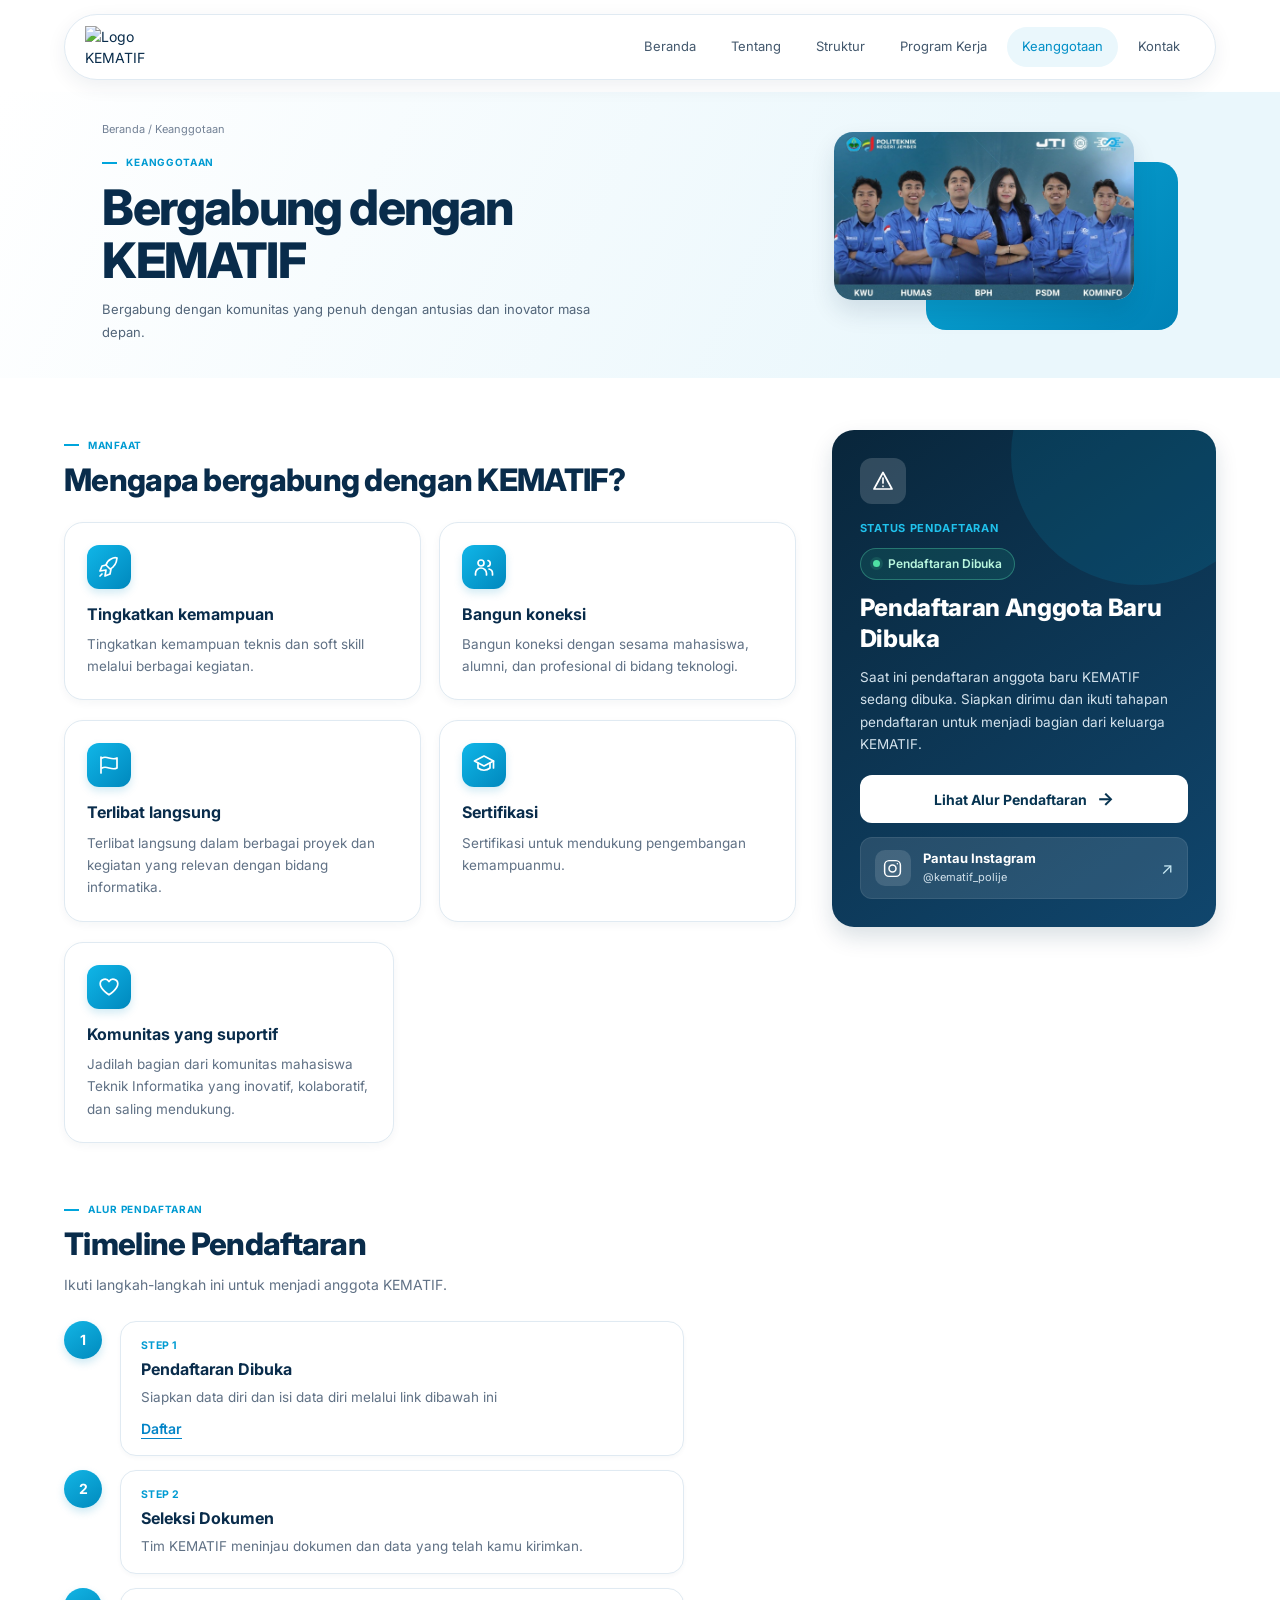
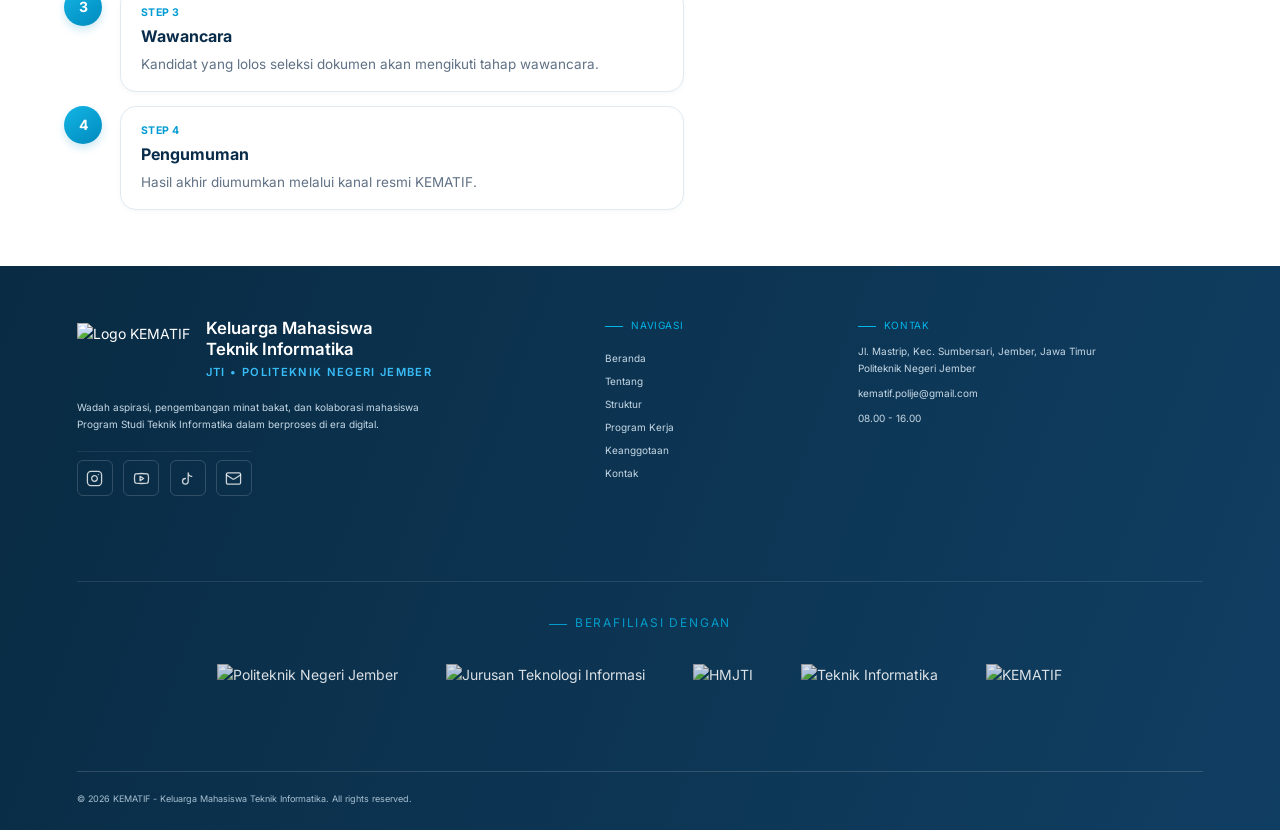
==== commit 4ca5e151: "feat: menambah tambahan footer dan menaruh link gform pendaftaran" ====
--- a/pages/keanggotaan.html
+++ b/pages/keanggotaan.html
@@ -214,9 +214,9 @@
 							<span>Step 1</span>
 							<h3>Pendaftaran Dibuka</h3>
 							<p>
-								Siapkan data diri dan ikuti informasi pendaftaran anggota baru
-								KEMATIF.
-							</p>
+								Siapkan data diri dan isi data diri melalui link dibawah ini 
+							</p>
+								<a href="https://docs.google.com/forms/d/e/1FAIpQLSdHwgYueh0PacMqGu7WKbsKbKsnjlmPTBztcFDdPclUhd7Y6w/viewform?usp=dialog" target="_blank" class="membership-register">Daftar</a>
 						</div>
 					</article>
 
--- a/style.css
+++ b/style.css
@@ -953,4 +953,263 @@
 	.membership-hero-copy h1 {
 		font-weight: 800;
 	}
-}
+
+	.hero-inner {
+		display: flex;
+		flex-direction: column;
+		align-items: stretch;
+		gap: 25px;
+		padding-top: 38px;
+		padding-bottom: 30px;
+	}
+
+	.hero h1 {
+		font-size: 34px;
+	}
+
+	.hero-copy p {
+		font-size: 13px;
+	}
+
+	.hero-gallery {
+		height: 270px;
+	}
+
+	.alumni-tag {
+		bottom: 10px;
+		left: 8px;
+	}
+
+	.stats {
+		grid-template-columns: repeat(2, 1fr);
+		row-gap: 15px;
+		padding: 16px 10px;
+	}
+
+	.stat {
+		padding: 0 12px;
+	}
+
+	.stat:nth-child(2) {
+		border-right: 0;
+	}
+
+	.stat:nth-child(3) {
+		padding-left: 12px;
+	}
+
+	.section {
+		padding-top: 52px;
+		padding-bottom: 52px;
+	}
+
+	.section-heading h2 {
+		font-size: 24px;
+	}
+
+	.values-grid {
+		grid-template-columns: 1fr;
+	}
+
+	.value-feature {
+		min-height: 230px;
+	}
+
+	.about {
+		padding: 52px 0;
+	}
+
+	.about-inner {
+		grid-template-columns: 1fr;
+		gap: 30px;
+	}
+
+	.about-visual {
+		height: 245px;
+	}
+
+	.about-copy h2 {
+		font-size: 25px;
+	}
+
+	.section-heading-row {
+		align-items: flex-start;
+	}
+
+	.leader-card {
+		grid-template-columns: 1fr;
+	}
+
+	.leader-photo {
+		height: 240px;
+	}
+
+	.leader-roles {
+		grid-template-columns: 1fr;
+	}
+
+	.division-grid {
+		grid-template-columns: repeat(2, 1fr);
+	}
+
+	.division-card {
+		min-height: 125px;
+	}
+
+	.join-card {
+		align-items: flex-start;
+		flex-direction: column;
+		padding: 27px 22px;
+	}
+
+	.join-card h2 {
+		font-size: 20px;
+	}
+
+	.footer-inner {
+		grid-template-columns: 1fr 1fr;
+		gap: 28px;
+	}
+
+	.footer-brand {
+		grid-column: 1 / -1;
+	}
+
+	.footer-bottom {
+		font-size: 8px;
+	}
+}
+
+/* Memastikan bagian afiliasi membentang penuh (full-width) jika footer-inner menggunakan CSS Grid */
+.footer-affiliations {
+	grid-column: 1 / -1;
+	width: 100%;
+	margin-top: 2.5rem;
+	padding-top: 2rem;
+	border-top: 1px solid rgba(255, 255, 255, 0.1); /* Garis pemisah tipis yang elegan */
+	display: flex;
+	flex-direction: column;
+	align-items: center;
+	text-align: center;
+}
+
+.footer-affiliations .section-label {
+	margin-bottom: 1.5rem;
+	letter-spacing: 0.15em;
+	font-size: 0.75rem;
+	opacity: 0.8;
+}
+
+/* --- KOLOM KIRI (FOOTER BRAND) --- */
+.footer-brand {
+	display: flex;
+	flex-direction: column;
+	gap: 1.15rem;
+	max-width: 380px;
+}
+
+.footer-logo {
+	display: flex;
+	align-items: center;
+	gap: 1rem;
+}
+
+.footer-logo img {
+	height: 52px; /* Sedikit diperbesar agar sejajar dengan 3 baris teks di sebelahnya */
+	width: auto;
+	object-fit: contain;
+}
+
+.footer-logo-text {
+	display: flex;
+	flex-direction: column;
+	gap: 4px;
+}
+
+.brand-title {
+	font-size: 1.05rem;
+	font-weight: 600;
+	color: #ffffff;
+	line-height: 1.25;
+}
+
+.brand-subtitle {
+	font-size: 0.7rem;
+	font-weight: 600;
+	letter-spacing: 0.12em;
+	color: #38bdf8;
+	text-transform: uppercase;
+}
+
+.footer-desc {
+	line-height: 1.65;
+	color: rgba(255, 255, 255, 0.72);
+	margin: 0;
+	font-size: 0.875rem;
+}
+
+.footer-socials {
+	display: flex;
+	align-items: center;
+	gap: 0.65rem;
+	padding-top: 0.5rem;
+	border-top: 1px solid rgba(255, 255, 255, 0.08); /* Garis pemisah tipis agar rapi */
+	width: fit-content;
+}
+
+.footer-socials a {
+	display: inline-flex;
+	align-items: center;
+	justify-content: center;
+	width: 36px;
+	height: 36px;
+	border-radius: 6px;
+	border: 1px solid rgba(255, 255, 255, 0.16);
+	color: rgba(255, 255, 255, 0.8);
+	text-decoration: none;
+	transition: all 0.2s ease;
+}
+
+.footer-socials a:hover {
+	border-color: #38bdf8;
+	color: #38bdf8;
+	background-color: rgba(56, 189, 248, 0.06);
+}
+
+/* --- DERETAN LOGO AFILIASI (BERSIH & ALAMI) --- */
+.affiliation-logos {
+	display: flex;
+	flex-wrap: wrap;
+	justify-content: center;
+	align-items: center;
+	gap: 3rem;
+	padding: 0.5rem 0;
+	margin: 0 auto;
+}
+
+.affiliation-logos img {
+	height: 42px;
+	width: auto;
+	object-fit: contain;
+	/* Tanpa drop-shadow putih sama sekali */
+	opacity: 0.85;
+	transition: opacity 0.25s ease;
+}
+
+.affiliation-logos img:hover {
+	opacity: 1;
+}
+
+@media (max-width: 768px) {
+	.footer-brand {
+		max-width: 100%;
+	}
+
+	.affiliation-logos {
+		gap: 1.75rem;
+	}
+
+	.affiliation-logos img {
+		height: 35px;
+	}
+}
--- a/css/keanggotaan.css
+++ b/css/keanggotaan.css
@@ -0,0 +1,718 @@
+/* =========================================================
+   HALAMAN KEANGGOTAAN
+   ========================================================= */
+
+/* =========================================================
+   KEMATIF - CSS TAMBAHAN HALAMAN KEANGGOTAAN
+   Tempelkan seluruh isi file ini di bagian paling bawah
+   style.css utama. Semua class memakai awalan membership-
+   agar tidak mengganggu halaman Beranda, Tentang, dan Struktur.
+   ========================================================= */
+
+/* =========================================================
+   1. HERO KEANGGOTAAN
+   ========================================================= */
+
+.membership-hero {
+	margin-top: -1px;
+	background: linear-gradient(115deg, #ffffff 0%, #eaf7fc 76%);
+}
+
+.membership-hero-inner.container {
+	width: min(84%, 1180px);
+	max-width: 1180px;
+}
+
+.membership-hero-inner {
+	min-height: 275px;
+	display: grid;
+	grid-template-columns: minmax(0, 1.2fr) minmax(280px, 0.9fr);
+	align-items: center;
+	gap: 45px;
+	padding-top: 30px;
+	padding-bottom: 35px;
+}
+
+.membership-hero-copy {
+	max-width: 550px;
+}
+
+.membership-breadcrumb {
+	margin: 0 0 10px;
+	color: #728195;
+	font-size: 11px;
+}
+
+.membership-breadcrumb a:hover {
+	color: #009bd2;
+}
+
+.membership-eyebrow,
+.membership-section-label {
+	display: inline-flex;
+	align-items: center;
+	gap: 9px;
+	color: #009bd2;
+	font-size: 10px;
+	font-weight: 700;
+	letter-spacing: 0.7px;
+	text-transform: uppercase;
+}
+
+.membership-eyebrow::before,
+.membership-section-label::before {
+	content: "";
+	width: 15px;
+	height: 2px;
+	display: inline-block;
+	background: #00a5dc;
+}
+
+.membership-hero-copy h1 {
+	margin: 12px 0 10px;
+	color: #092c4b;
+	font-size: clamp(36px, 4vw, 49px);
+	font-weight: 800;
+	letter-spacing: -1.8px;
+	line-height: 1.08;
+}
+
+.membership-hero-description {
+	max-width: 490px;
+	margin: 0;
+	color: #526579;
+	font-size: 13px;
+	line-height: 1.75;
+}
+
+/* Area foto dengan dua kotak bertumpuk seperti desain Figma */
+.membership-hero-visual {
+	position: relative;
+	width: min(100%, 300px);
+	height: 200px;
+	justify-self: end;
+	margin-right: 44px;
+}
+
+.membership-hero-backdrop {
+	position: absolute;
+	top: 30px;
+	right: -44px;
+	width: 84%;
+	height: 84%;
+	border-radius: 20px;
+	background: linear-gradient(135deg, #0aa9d8, #0082b6);
+}
+
+.membership-photo-placeholder {
+	position: absolute;
+	top: 0;
+	left: 0;
+	z-index: 1;
+	width: 100%;
+	height: 84%;
+	display: flex;
+	flex-direction: column;
+	align-items: center;
+	justify-content: center;
+	overflow: hidden;
+	border-radius: 19px;
+	color: #009bd2;
+	background: linear-gradient(140deg, #e8f6fc, #cceaf6);
+	box-shadow: 0 12px 24px rgba(9, 44, 75, 0.12);
+	text-align: center;
+}
+
+.membership-photo-placeholder svg {
+	width: 25px;
+	height: 25px;
+	fill: none;
+	stroke: currentColor;
+	stroke-width: 1.8;
+	stroke-linecap: round;
+	stroke-linejoin: round;
+}
+
+.membership-photo-placeholder small {
+	margin-top: 6px;
+	font-size: 9px;
+}
+
+.membership-photo-placeholder img {
+	position: absolute;
+	inset: 0;
+	width: 100%;
+	height: 100%;
+	object-fit: cover;
+}
+
+/* =========================================================
+   2. AREA MANFAAT DAN STATUS PENDAFTARAN
+   ========================================================= */
+
+.membership-main.container,
+.membership-timeline-section.container {
+	width: min(90%, 1240px); /* Disamakan dengan container sebelumnya */
+	max-width: 1240px;
+}
+
+.membership-main {
+	display: grid;
+	grid-template-columns: minmax(0, 2fr) minmax(300px, 1.05fr); /* Kolom kanan diperlebar dari 230px ke 300px */
+	align-items: start;
+	gap: 36px;
+	margin-top: 52px;
+}
+
+.membership-section-heading {
+	margin-bottom: 22px;
+}
+
+.membership-section-heading h2 {
+	margin: 8px 0 0;
+	color: #092c4b;
+	font-size: 31px; /* Diperbesar dari 25px */
+	font-weight: 800;
+	letter-spacing: -0.7px;
+	line-height: 1.25;
+}
+
+.membership-benefits-grid {
+	display: grid;
+	grid-template-columns: repeat(2, minmax(0, 1fr));
+	gap: 20px 18px; /* Jarak antar kartu diperbesar */
+}
+
+.membership-benefit-card {
+	min-width: 0;
+	min-height: 162px; /* Diperbesar dari 128px */
+	padding: 22px; /* Ruang dalam diperbesar dari 16px */
+	border: 1px solid #e0eaf2;
+	border-radius: 19px;
+	background: #ffffff;
+	box-shadow: 0 3px 8px rgba(9, 44, 75, 0.045);
+	transition:
+		transform 0.2s ease,
+		box-shadow 0.2s ease;
+}
+
+.membership-benefit-card:hover {
+	transform: translateY(-3px);
+	box-shadow: 0 9px 20px rgba(9, 44, 75, 0.09);
+}
+
+.membership-benefit-card-last {
+	width: 100%;
+	max-width: 330px; /* Disesuaikan dari 252px agar seimbang */
+}
+
+.membership-benefit-icon {
+	width: 44px; /* Diperbesar dari 34px */
+	height: 44px;
+	display: grid;
+	place-items: center;
+	margin-bottom: 14px;
+	border-radius: 12px;
+	color: #ffffff;
+	background: linear-gradient(135deg, #10b6e8, #0088bd);
+	box-shadow: 0 4px 9px rgba(0, 143, 195, 0.18);
+}
+
+.membership-benefit-icon svg {
+	width: 24px; /* Diperbesar dari 19px */
+	height: 24px;
+	fill: none;
+	stroke: currentColor;
+	stroke-width: 1.7;
+	stroke-linecap: round;
+	stroke-linejoin: round;
+}
+
+.membership-benefit-card h3 {
+	margin: 0 0 8px;
+	color: #092c4b;
+	font-size: 16px; /* Diperbesar dari 12px */
+	font-weight: 700;
+	line-height: 1.4;
+}
+
+.membership-benefit-card p {
+	margin: 0;
+	color: #607185;
+	font-size: 13.5px; /* Diperbesar dari 10px */
+	line-height: 1.65;
+}
+
+/* =========================================================
+   3. PANEL STATUS PENDAFTARAN - STATUS DIBUKA
+   ========================================================= */
+
+.membership-status-card {
+	position: relative;
+	overflow: hidden;
+	padding: 28px; /* Ruang dalam diperbesar dari 20px */
+	border-radius: 22px;
+	color: #ffffff;
+	background: linear-gradient(145deg, #09263b, #10466d);
+	box-shadow: 0 10px 22px rgba(9, 44, 75, 0.15);
+}
+
+.membership-status-card::after {
+	content: "";
+	position: absolute;
+	top: -105px;
+	right: -55px;
+	width: 260px; /* Diperbesar dari 220px */
+	height: 260px;
+	border-radius: 50%;
+	background: rgba(0, 166, 216, 0.13);
+	pointer-events: none;
+}
+
+.membership-status-icon {
+	position: relative;
+	z-index: 1;
+	width: 46px; /* Diperbesar dari 36px */
+	height: 46px;
+	display: grid;
+	place-items: center;
+	margin-bottom: 16px;
+	border-radius: 12px;
+	color: #ffffff;
+	background: rgba(255, 255, 255, 0.16);
+}
+
+.membership-status-icon svg {
+	width: 24px; /* Diperbesar dari 19px */
+	height: 24px;
+	fill: none;
+	stroke: currentColor;
+	stroke-width: 1.7;
+	stroke-linecap: round;
+	stroke-linejoin: round;
+}
+
+.membership-status-label {
+	position: relative;
+	z-index: 1;
+	display: block;
+	margin-bottom: 11px;
+	color: #20c2ed;
+	font-size: 11px; /* Diperbesar dari 8px */
+	font-weight: 700;
+	letter-spacing: 0.7px;
+	text-transform: uppercase;
+}
+
+.membership-open-indicator {
+	position: relative;
+	z-index: 1;
+	display: inline-flex;
+	align-items: center;
+	gap: 8px;
+	margin-bottom: 12px;
+	padding: 6px 12px; /* Diperbesar dari 5px 9px */
+	border: 1px solid rgba(86, 224, 177, 0.35);
+	border-radius: 999px;
+	color: #b9f6de;
+	background: rgba(42, 190, 137, 0.13);
+	font-size: 12px; /* Diperbesar dari 9px */
+	font-weight: 600;
+}
+
+.membership-open-indicator span {
+	width: 7px; /* Diperbesar dari 6px */
+	height: 7px;
+	flex: 0 0 7px;
+	border-radius: 50%;
+	background: #4ee0a4;
+	box-shadow: 0 0 0 3px rgba(78, 224, 164, 0.13);
+}
+
+.membership-status-card h2 {
+	position: relative;
+	z-index: 1;
+	margin: 0 0 12px;
+	color: #ffffff;
+	font-size: 24px; /* Diperbesar dari 19px */
+	font-weight: 800;
+	letter-spacing: -0.35px;
+	line-height: 1.3;
+}
+
+.membership-status-card > p {
+	position: relative;
+	z-index: 1;
+	margin: 0 0 20px;
+	color: #d3e2ec;
+	font-size: 13.5px; /* Diperbesar dari 10px */
+	line-height: 1.65;
+}
+
+.membership-register-button {
+	position: relative;
+	z-index: 1;
+	min-height: 48px; /* Diperbesar dari 38px */
+	display: flex;
+	align-items: center;
+	justify-content: center;
+	gap: 10px;
+	padding: 12px 16px;
+	border: 1px solid rgba(255, 255, 255, 0.18);
+	border-radius: 12px;
+	color: #073451;
+	background: #ffffff;
+	font-size: 14px; /* Diperbesar dari 10px */
+	font-weight: 700;
+	text-align: center;
+	transition:
+		background 0.2s ease,
+		transform 0.2s ease;
+}
+
+.membership-register-button:hover {
+	transform: translateY(-2px);
+	background: #e8f7fc;
+}
+
+.membership-register-button span {
+	font-size: 18px; /* Diperbesar dari 15px */
+	line-height: 1;
+}
+
+.membership-instagram {
+	position: relative;
+	z-index: 1;
+	display: flex;
+	align-items: center;
+	gap: 12px;
+	margin-top: 14px;
+	padding: 12px 14px; /* Diperbesar dari 9px 10px */
+	border: 1px solid rgba(255, 255, 255, 0.08);
+	border-radius: 12px;
+	color: #ffffff;
+	background: rgba(255, 255, 255, 0.11);
+	transition: background 0.2s ease;
+}
+
+.membership-instagram:hover {
+	background: rgba(255, 255, 255, 0.18);
+}
+
+.membership-instagram-icon {
+	width: 36px; /* Diperbesar dari 28px */
+	height: 36px;
+	flex: 0 0 36px;
+	display: grid;
+	place-items: center;
+	border-radius: 10px;
+	background: rgba(255, 255, 255, 0.13);
+}
+
+.membership-instagram-icon svg {
+	width: 21px; /* Diperbesar dari 17px */
+	height: 21px;
+	fill: none;
+	stroke: currentColor;
+	stroke-width: 1.7;
+	stroke-linecap: round;
+	stroke-linejoin: round;
+}
+
+.membership-instagram > span:nth-child(2) {
+	min-width: 0;
+	display: flex;
+	flex-direction: column;
+	gap: 3px;
+}
+
+.membership-instagram strong {
+	font-size: 13px; /* Diperbesar dari 9px */
+	line-height: 1.2;
+}
+
+.membership-instagram small {
+	color: #d3e2ec;
+	font-size: 11px; /* Diperbesar dari 8px */
+}
+
+.membership-external-arrow {
+	margin-left: auto;
+	color: #c9eaf5;
+	font-size: 16px; /* Diperbesar dari 13px */
+}
+
+/* =========================================================
+   4. TIMELINE PENDAFTARAN
+   ========================================================= */
+
+.membership-timeline-section {
+	margin-top: 52px;
+	margin-bottom: 56px;
+}
+
+.membership-timeline-heading {
+	margin-bottom: 24px;
+}
+
+.membership-timeline-heading h2 {
+	margin-top: 8px;
+	font-size: 31px; /* Disamakan dengan judul bagian Manfaat di atas */
+}
+
+.membership-timeline-heading > p {
+	margin: 10px 0 0;
+	color: #607185;
+	font-size: 14px; /* Diperbesar dari 11px */
+	line-height: 1.6;
+}
+
+.membership-timeline {
+	position: relative;
+	width: min(100%, 620px); /* Diperlebar dari 485px agar lebih proporsional */
+	display: flex;
+	flex-direction: column;
+	gap: 14px; /* Jarak antar tahap diperbesar dari 10px */
+}
+
+/* Aturan .membership-timeline::before sudah dihapus agar garis vertikal hilang */
+
+.membership-timeline-item {
+	position: relative;
+	display: grid;
+	grid-template-columns: 38px minmax(0, 1fr); /* Kolom nomor diperbesar dari 29px */
+	align-items: start;
+	gap: 18px;
+}
+
+.membership-timeline-number {
+	position: relative;
+	z-index: 1;
+	width: 38px; /* Lingkaran nomor diperbesar dari 29px */
+	height: 38px;
+	display: grid;
+	place-items: center;
+	border-radius: 50%;
+	color: #ffffff;
+	background: linear-gradient(145deg, #13b5e5, #008abd);
+	box-shadow: 0 4px 9px rgba(0, 143, 195, 0.2);
+	font-size: 14px; /* Diperbesar dari 11px */
+	font-weight: 700;
+}
+
+.membership-timeline-card {
+	min-width: 0;
+	min-height: 94px; /* Diperbesar dari 76px */
+	padding: 16px 20px; /* Ruang dalam diperbesar dari 11px 14px */
+	border: 1px solid #e0eaf2;
+	border-radius: 16px;
+	background: #ffffff;
+	box-shadow: 0 2px 4px rgba(9, 44, 75, 0.035);
+}
+
+.membership-timeline-card > span {
+	display: block;
+	margin-bottom: 5px;
+	color: #009bd2;
+	font-size: 10.5px; /* Teks "STEP 1-4" diperbesar dari 8px */
+	font-weight: 700;
+	letter-spacing: 0.45px;
+	text-transform: uppercase;
+}
+
+.membership-timeline-card h3 {
+	margin: 0 0 6px;
+	color: #092c4b;
+	font-size: 16px; /* Judul tahap diperbesar dari 12px */
+	font-weight: 700;
+	line-height: 1.4;
+}
+
+.membership-timeline-card p {
+	margin: 0;
+	color: #607185;
+	font-size: 13.5px; /* Deskripsi tahap diperbesar dari 10px */
+	line-height: 1.55;
+}
+
+/* =========================================================
+   5. RESPONSIVE TABLET
+   ========================================================= */
+
+@media (max-width: 900px) {
+	.membership-hero-inner.container,
+	.membership-main.container,
+	.membership-timeline-section.container {
+		width: 90%;
+	}
+
+	.membership-hero-inner {
+		min-height: 250px;
+		grid-template-columns: minmax(0, 1.1fr) minmax(230px, 0.9fr);
+		gap: 24px;
+	}
+
+	.membership-hero-copy h1 {
+		font-size: 38px;
+	}
+
+	.membership-hero-visual {
+		width: min(100%, 265px);
+		height: 185px;
+		margin-right: 25px;
+	}
+
+	.membership-hero-backdrop {
+		right: -25px;
+	}
+
+	.membership-main {
+		grid-template-columns: minmax(0, 1.7fr) minmax(220px, 0.95fr);
+		gap: 20px;
+	}
+
+	.membership-section-heading h2 {
+		font-size: 22px;
+	}
+
+	.membership-benefit-card {
+		padding: 14px;
+	}
+
+	.membership-status-card {
+		padding: 17px;
+	}
+}
+
+/* =========================================================
+   6. RESPONSIVE TABLET KECIL DAN HP
+   ========================================================= */
+
+@media (max-width: 700px) {
+	.membership-hero-inner {
+		display: flex;
+		flex-direction: column;
+		align-items: stretch;
+		gap: 22px;
+		padding-top: 28px;
+		padding-bottom: 30px;
+	}
+
+	.membership-hero-copy h1 {
+		font-size: 35px;
+		letter-spacing: -1.1px;
+	}
+
+	.membership-hero-description {
+		font-size: 12px;
+	}
+
+	.membership-hero-visual {
+		width: min(82%, 300px);
+		height: 185px;
+		justify-self: auto;
+		align-self: center;
+		margin-right: 25px;
+	}
+
+	.membership-main {
+		grid-template-columns: 1fr;
+		gap: 22px;
+		margin-top: 34px;
+	}
+
+	.membership-section-heading h2 {
+		font-size: 23px;
+	}
+
+	.membership-benefits-grid {
+		gap: 12px;
+	}
+
+	.membership-benefit-card {
+		min-height: 125px;
+	}
+
+	.membership-benefit-card-last {
+		max-width: none;
+	}
+
+	.membership-status-card {
+		max-width: 420px;
+	}
+
+	.membership-timeline-section {
+		margin-top: 38px;
+		margin-bottom: 38px;
+	}
+}
+
+/* =========================================================
+   7. RESPONSIVE HP KECIL
+   ========================================================= */
+
+@media (max-width: 420px) {
+	.membership-hero-inner.container,
+	.membership-main.container,
+	.membership-timeline-section.container {
+		width: 92%;
+	}
+
+	.membership-hero-copy h1 {
+		font-size: 32px;
+	}
+
+	.membership-benefits-grid {
+		grid-template-columns: 1fr;
+	}
+
+	.membership-benefit-card,
+	.membership-benefit-card-last {
+		max-width: none;
+		min-height: 0;
+	}
+
+	.membership-section-heading h2 {
+		font-size: 21px;
+	}
+
+	.membership-timeline-item {
+		grid-template-columns: 27px minmax(0, 1fr);
+		gap: 10px;
+	}
+
+	.membership-timeline-number {
+		width: 27px;
+		height: 27px;
+	}
+
+	.membership-timeline::before {
+		left: 13px;
+	}
+
+	.membership-timeline-card {
+		padding: 10px 11px;
+	}
+}
+
+.membership-register {
+	display: inline-block; /* Agar margin-top berfungsi */
+	margin-top: 10px; /* Memberi jarak dari teks di atasnya */
+	color: #0284c7; /* Warna biru cerah senada dengan badge angka 1 */
+	font-weight: 600; /* Sedikit lebih tebal agar menonjol */
+	text-decoration: underline; /* Menandakan elemen bisa diklik */
+	text-underline-offset: 4px; /* Jarak garis bawah agar rapi */
+	cursor: pointer;
+}
+.membership-register:hover {
+	color: #0369a1; /* Warna lebih gelap saat kursor diarahkan */
+}
+
+.membership-register.disable {
+	display: inline-block; /* Memisahkan dari teks di atasnya */
+	margin-top: 10px; /* Memberi jarak vertikal */
+	color: #94a3b8; /* Abu-abu lebih terang/pudar dari teks deskripsi */
+	font-weight: 500;
+	text-decoration: none;
+	pointer-events: none; /* Mematikan klik */
+}
